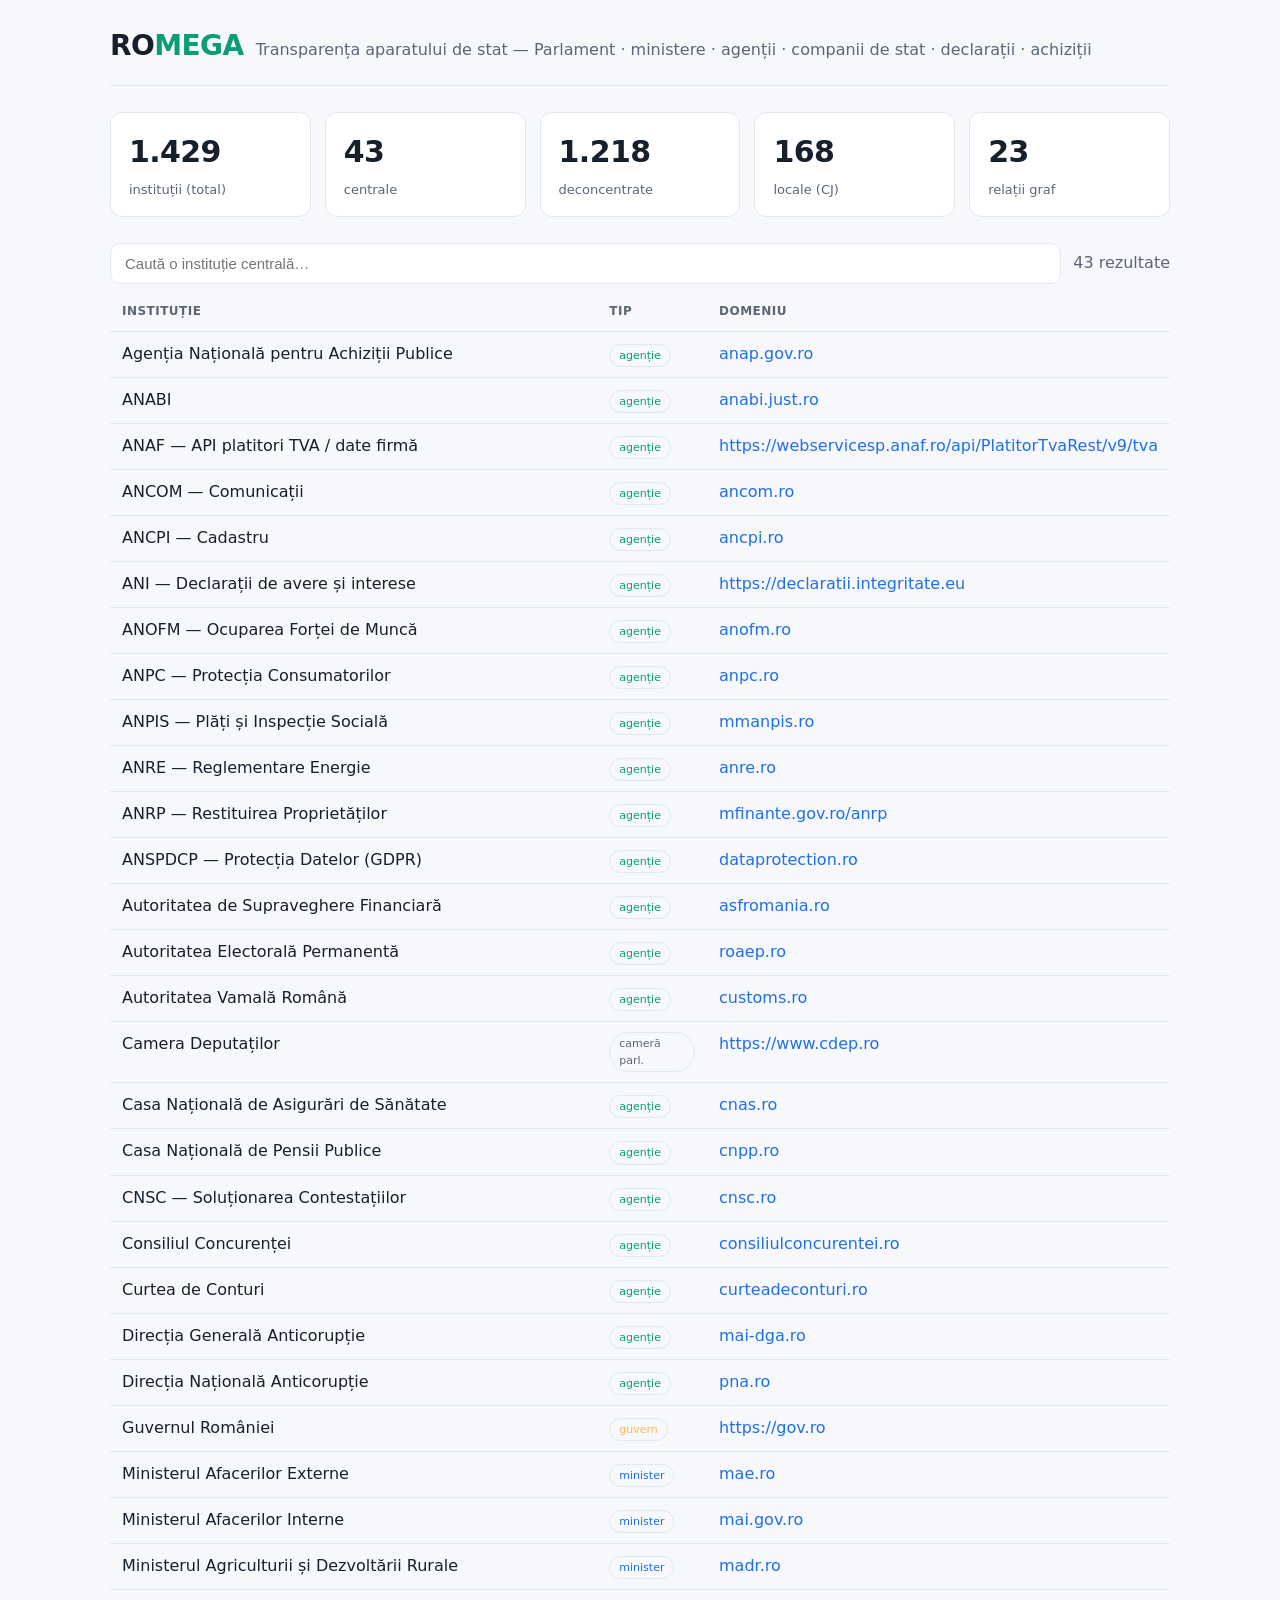
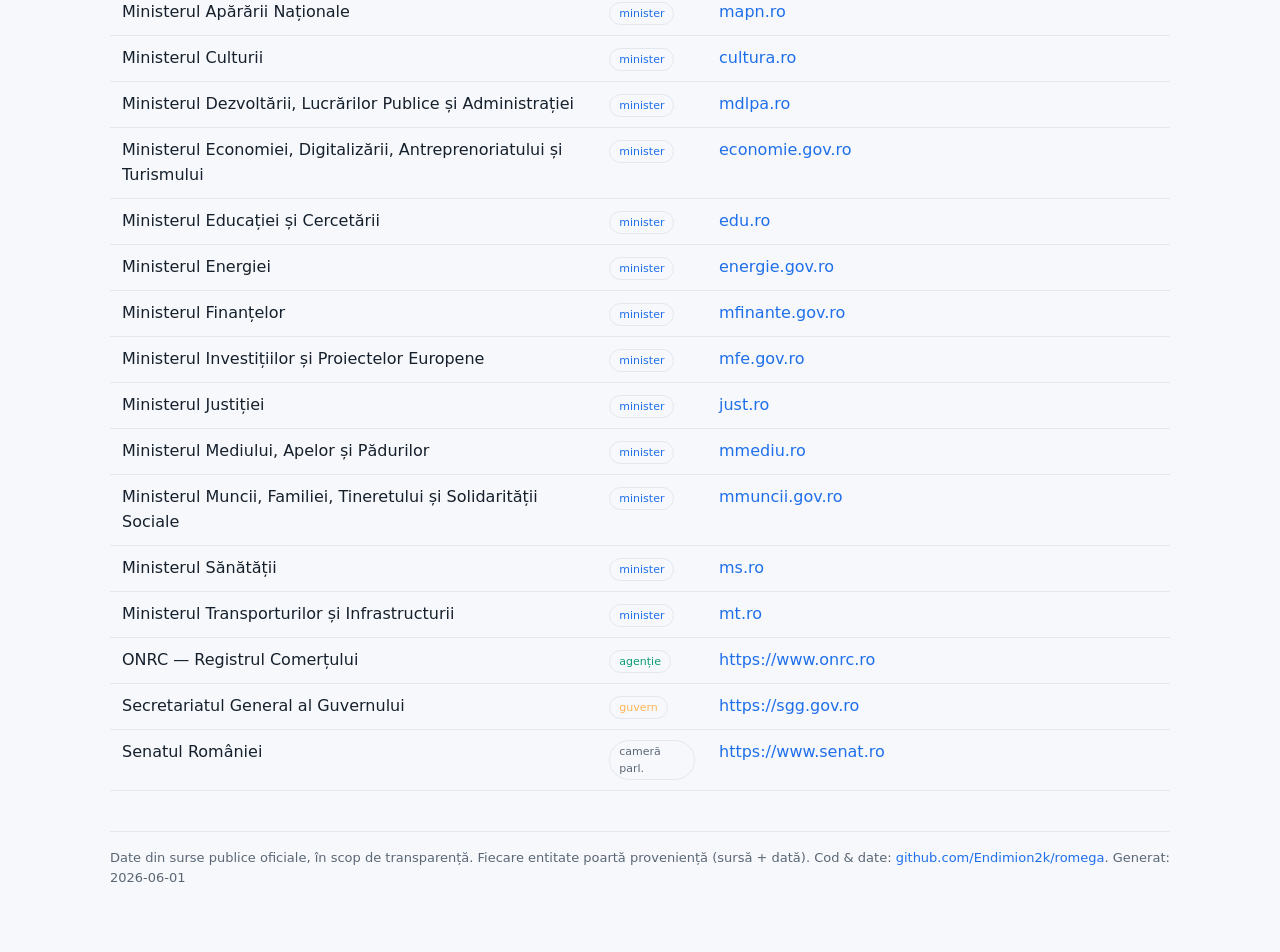
==== index.html @ d03fa067 "feat(web): index.html la radacina (landing + redirect catre client) pentru GitHub Pages Co-Authored-" ====
<!DOCTYPE html>
<html lang="ro">
<head>
  <meta charset="utf-8">
  <meta http-equiv="refresh" content="0; url=./web/">
  <title>ROMEGA — transparența aparatului de stat</title>
  <link rel="canonical" href="./web/">
</head>
<body style="font:16px system-ui,sans-serif;max-width:640px;margin:60px auto;padding:0 20px">
  <h1>RO<span style="color:#2bd1a3">MEGA</span></h1>
  <p>Platformă de transparență a aparatului de stat românesc.</p>
  <p>Te redirecționăm către <a href="./web/">client</a>. API static:
     <a href="./data/v1/status.json">data/v1/status.json</a>.</p>
  <p><a href="https://github.com/Endimion2k/romega">Cod &amp; date pe GitHub</a></p>
</body>
</html>
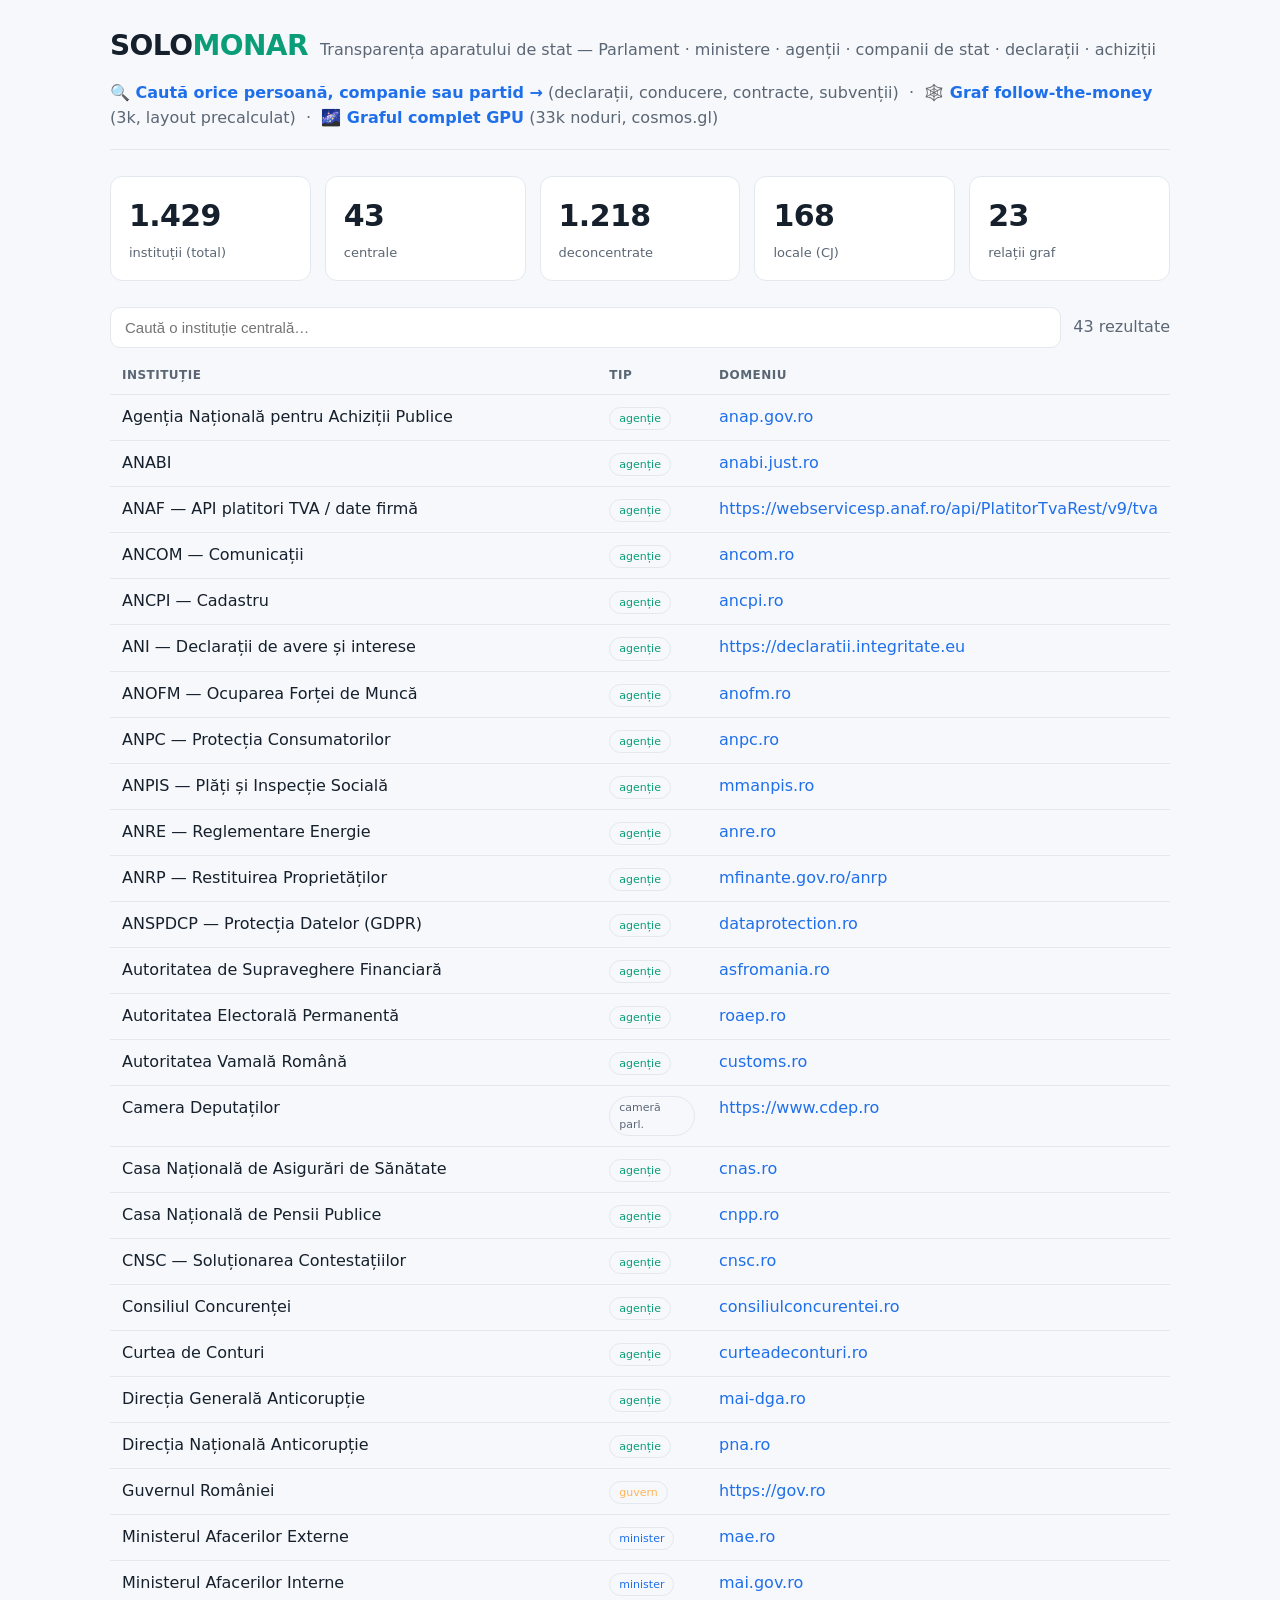
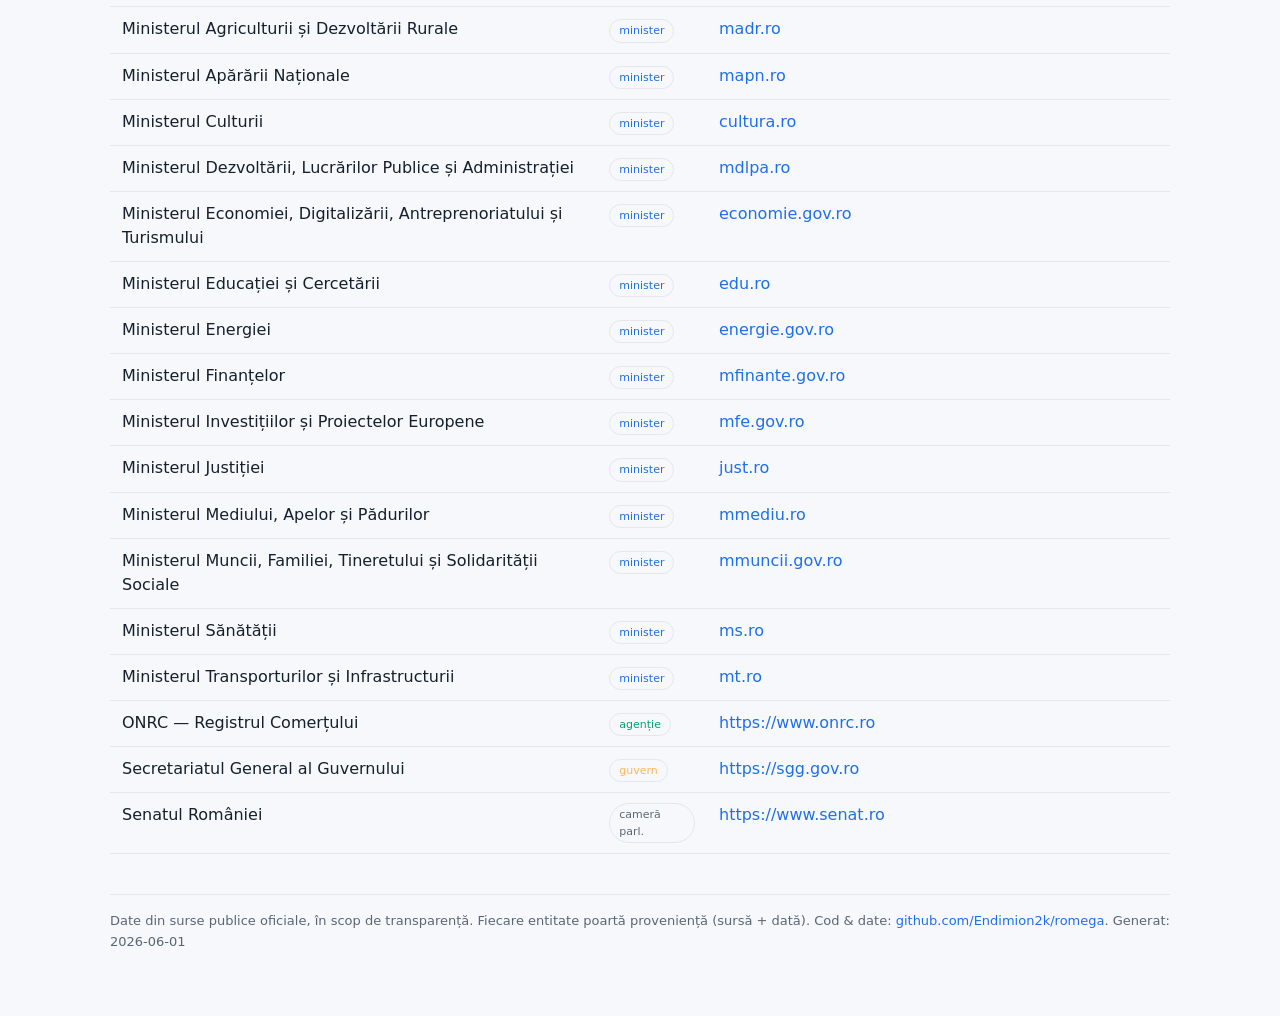
==== commit ebd86c8e: "refactor: redenumire ROMEGA -> SOLOMONAR (brand + cod intern) Redenumire completa la SOLOMONAR (vraj" ====
--- a/index.html
+++ b/index.html
@@ -3,7 +3,7 @@
 <head>
   <meta charset="utf-8">
   <meta http-equiv="refresh" content="0; url=./web/">
-  <title>ROMEGA — transparența aparatului de stat</title>
+  <title>SOLOMONAR — transparența aparatului de stat</title>
   <link rel="canonical" href="./web/">
 </head>
 <body style="font:16px system-ui,sans-serif;max-width:640px;margin:60px auto;padding:0 20px">
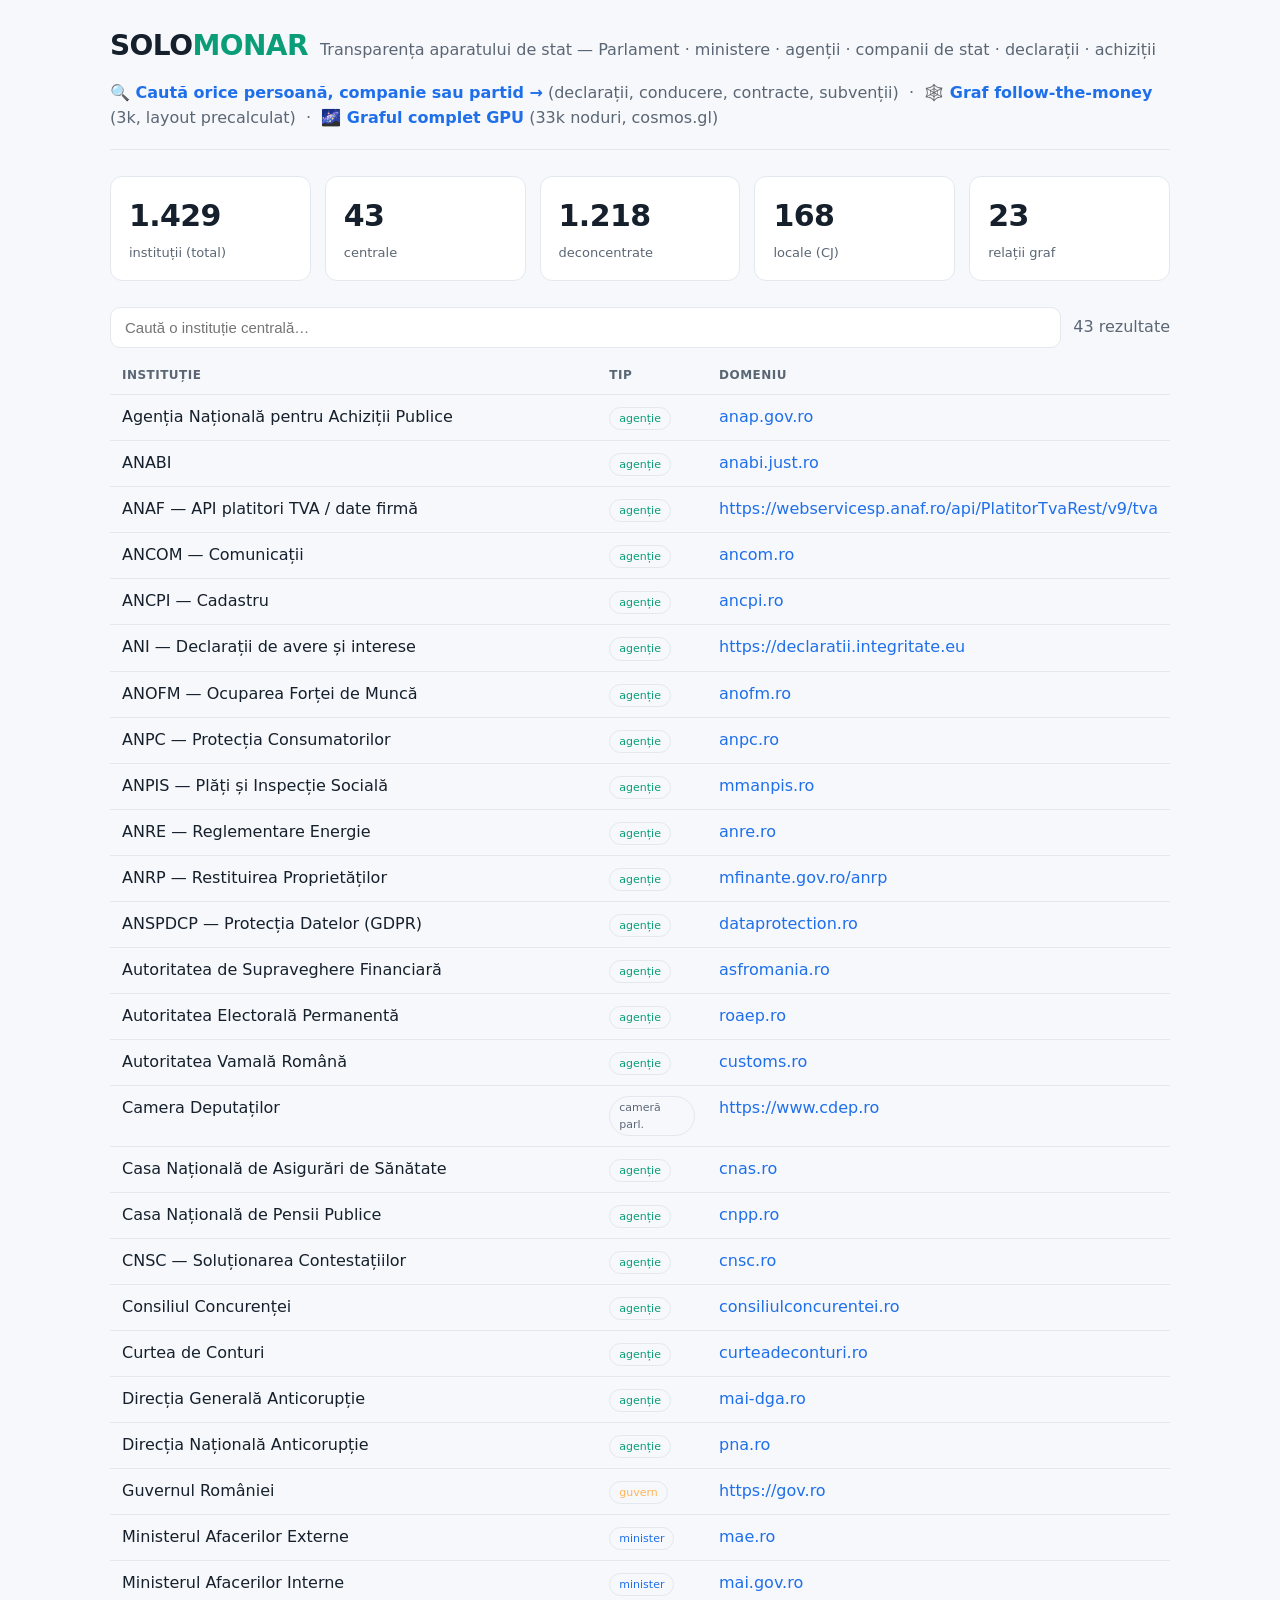
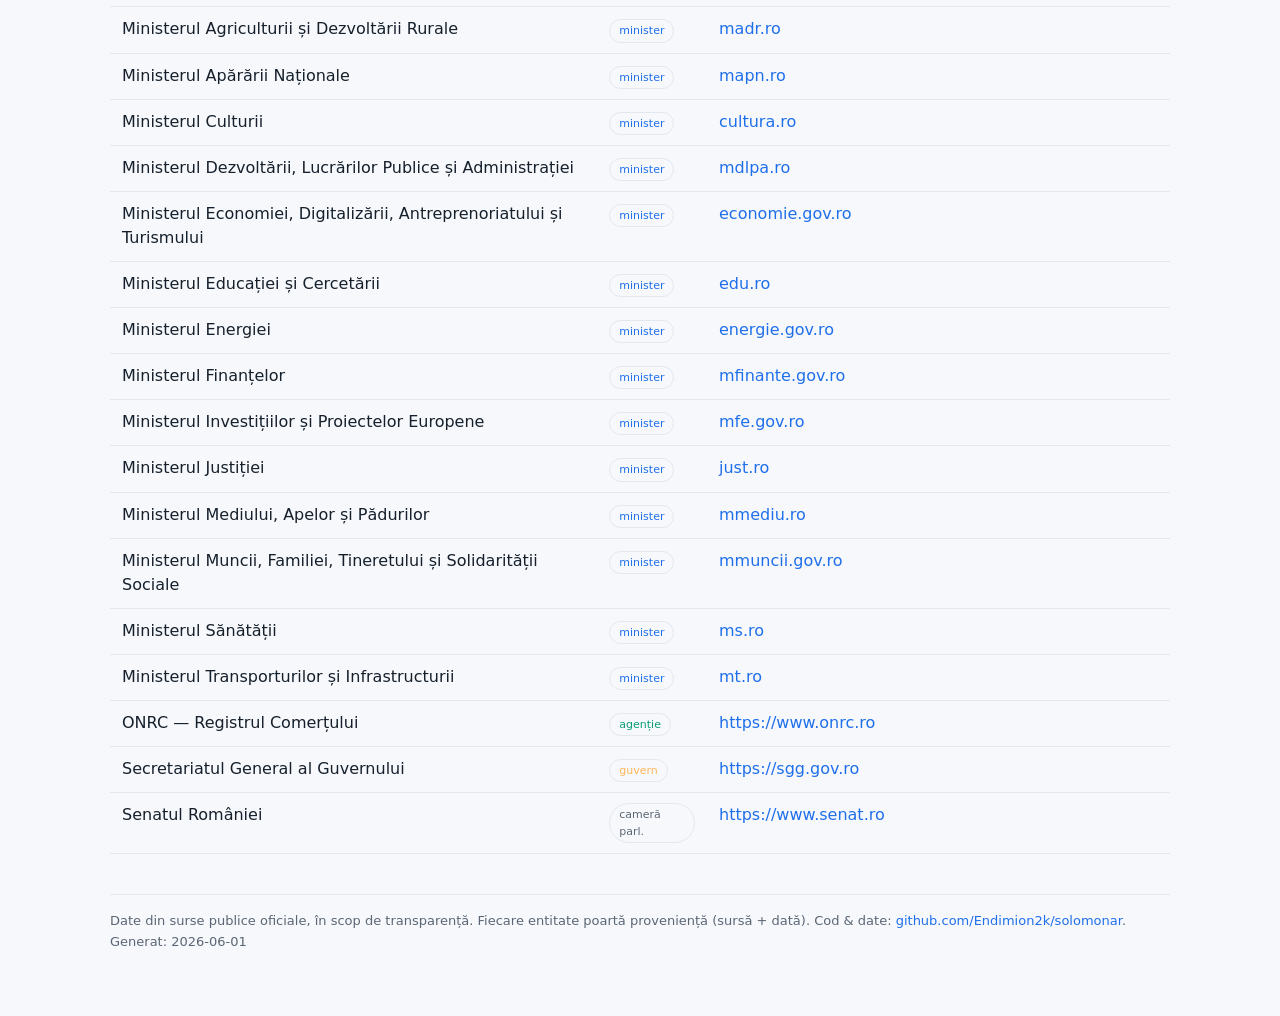
==== commit d7ff04f7: "chore: update URLs to solomonar repo + add SOLOMONAR presentation - Rename all GitHub repo/Pages URL" ====
--- a/index.html
+++ b/index.html
@@ -11,6 +11,6 @@
   <p>Platformă de transparență a aparatului de stat românesc.</p>
   <p>Te redirecționăm către <a href="./web/">client</a>. API static:
      <a href="./data/v1/status.json">data/v1/status.json</a>.</p>
-  <p><a href="https://github.com/Endimion2k/romega">Cod &amp; date pe GitHub</a></p>
+  <p><a href="https://github.com/Endimion2k/solomonar">Cod &amp; date pe GitHub</a></p>
 </body>
 </html>
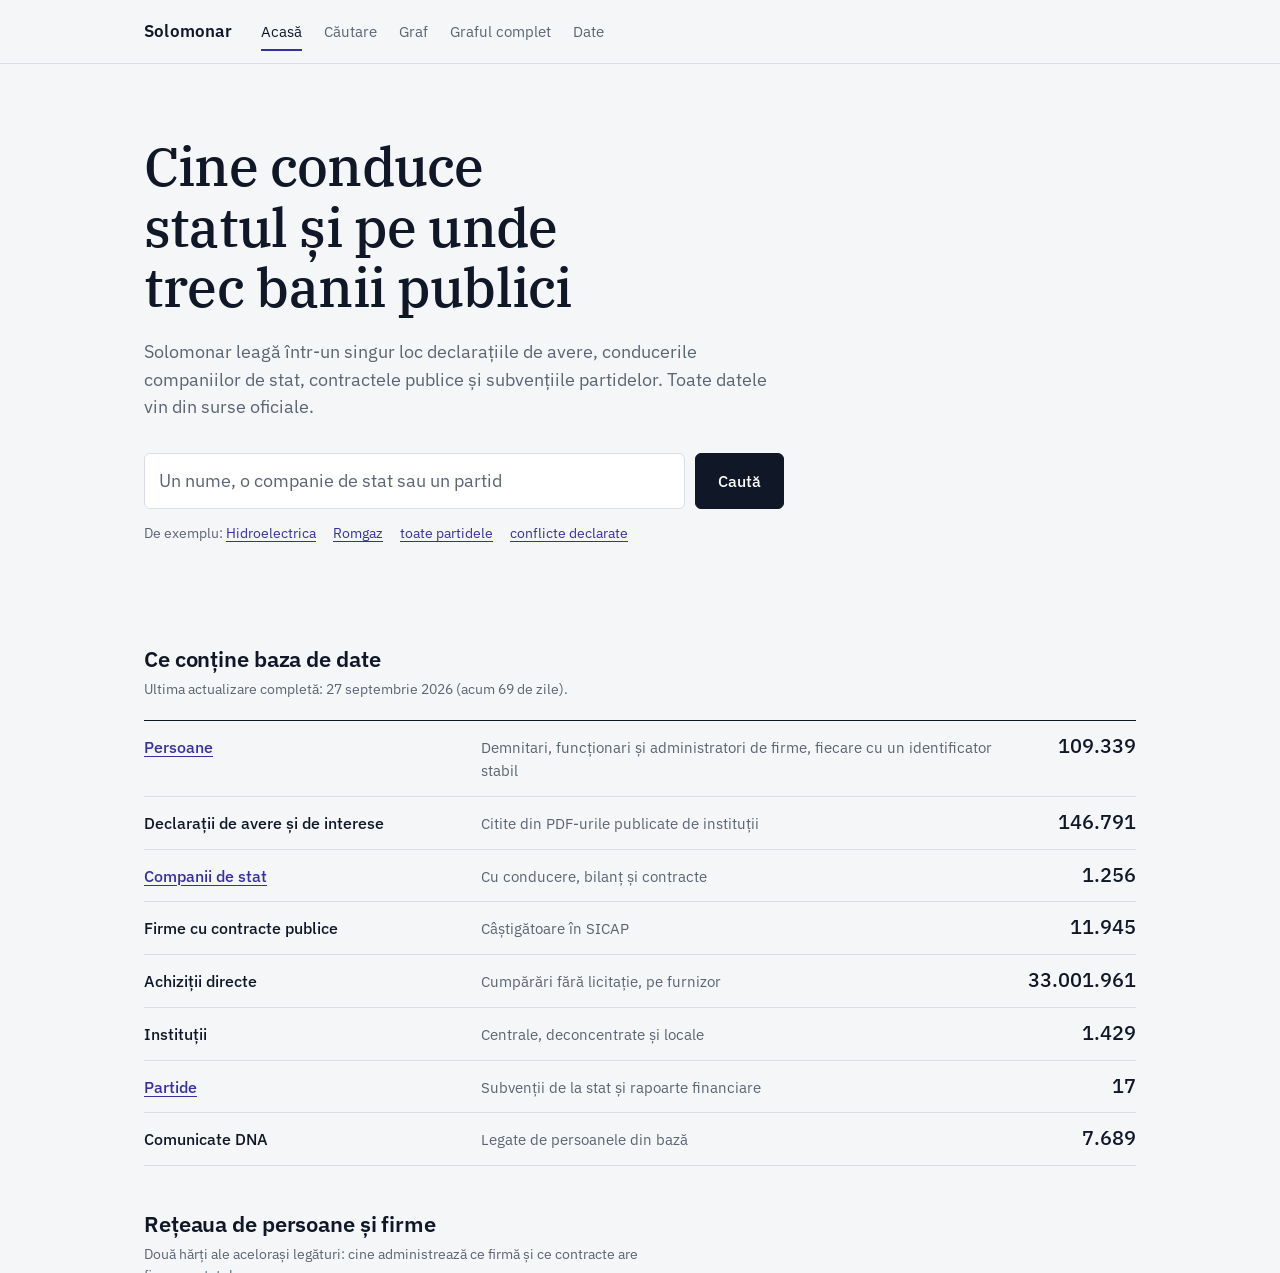
==== commit 21653f8a: "feat(web): redesign the static client around search, with one shared stylesheet - web/solomonar.css:" ====
--- a/index.html
+++ b/index.html
@@ -2,15 +2,16 @@
 <html lang="ro">
 <head>
   <meta charset="utf-8">
+  <meta name="viewport" content="width=device-width, initial-scale=1">
   <meta http-equiv="refresh" content="0; url=./web/">
-  <title>SOLOMONAR — transparența aparatului de stat</title>
+  <title>Solomonar — cine conduce statul și pe unde trec banii publici</title>
   <link rel="canonical" href="./web/">
+  <link rel="stylesheet" href="web/solomonar.css">
 </head>
-<body style="font:16px system-ui,sans-serif;max-width:640px;margin:60px auto;padding:0 20px">
-  <h1>RO<span style="color:#2bd1a3">MEGA</span></h1>
-  <p>Platformă de transparență a aparatului de stat românesc.</p>
-  <p>Te redirecționăm către <a href="./web/">client</a>. API static:
-     <a href="./data/v1/status.json">data/v1/status.json</a>.</p>
-  <p><a href="https://github.com/Endimion2k/solomonar">Cod &amp; date pe GitHub</a></p>
+<body>
+  <main class="page" style="padding-top:72px;max-width:640px">
+    <h1 style="font:500 32px/1.15 var(--serif);margin:0 0 12px">Solomonar</h1>
+    <p>Pagina s-a mutat la <a href="./web/">web/</a>. Datele brute sunt în <a href="./data/v1/status.json">data/v1</a>, iar codul pe <a href="https://github.com/Endimion2k/solomonar">GitHub</a>.</p>
+  </main>
 </body>
 </html>
--- a/web/solomonar.css
+++ b/web/solomonar.css
@@ -0,0 +1,132 @@
+/* SOLOMONAR — stiluri comune pentru clientul static (index, search, graf, graf_full). */
+@import url("https://fonts.googleapis.com/css2?family=IBM+Plex+Sans:wght@400;500;600&family=IBM+Plex+Serif:wght@500&display=swap");
+
+:root {
+  --paper: #f4f6f8;
+  --surface: #ffffff;
+  --ink: #101828;
+  --muted: #5b6472;
+  --line: #d9dee5;
+  --accent: #3730a3;
+  --accent-soft: #eceafb;
+  --signal: #b45309;
+  --signal-soft: #fdf3e1;
+  --ok: #0f766e;
+
+  --node-parlamentar: #b45309;
+  --node-persoana: #3730a3;
+  --node-companie: #0f766e;
+  --node-conflict: #b91c1c;
+
+  --sans: "IBM Plex Sans", "Segoe UI", system-ui, sans-serif;
+  --serif: "IBM Plex Serif", Georgia, serif;
+  --measure: 66ch;
+  --page: 1040px;
+  --gutter: 24px;
+}
+
+@media (prefers-color-scheme: dark) {
+  :root {
+    --paper: #0f1420;
+    --surface: #161c2a;
+    --ink: #e7eaf0;
+    --muted: #97a1b2;
+    --line: #283044;
+    --accent: #a5b4fc;
+    --accent-soft: #1e2440;
+    --signal: #fbbf24;
+    --signal-soft: #2b2210;
+    --ok: #5eead4;
+  }
+}
+
+/* Paginile de graf rămân pe fundal închis indiferent de tema sistemului. */
+:root.canvas {
+  --paper: #0f1420;
+  --surface: #161c2a;
+  --ink: #e7eaf0;
+  --muted: #97a1b2;
+  --line: #283044;
+  --accent: #a5b4fc;
+  --accent-soft: #1e2440;
+  --signal: #fbbf24;
+  --signal-soft: #2b2210;
+  --ok: #5eead4;
+  --node-parlamentar: #fbbf24;
+  --node-persoana: #a5b4fc;
+  --node-companie: #5eead4;
+  --node-conflict: #f87171;
+}
+
+* { box-sizing: border-box; }
+
+html { -webkit-text-size-adjust: 100%; }
+
+body {
+  margin: 0;
+  background: var(--paper);
+  color: var(--ink);
+  font: 400 16px/1.55 var(--sans);
+  font-variant-numeric: tabular-nums;
+}
+
+a { color: var(--accent); text-decoration: underline; text-decoration-thickness: 1px; text-underline-offset: 3px; }
+a:hover { text-decoration-thickness: 2px; }
+
+:focus-visible { outline: 2px solid var(--accent); outline-offset: 2px; border-radius: 2px; }
+
+.page { max-width: var(--page); margin: 0 auto; padding: 0 var(--gutter); }
+
+/* Bara de sus, aceeași pe toate paginile */
+.masthead { border-bottom: 1px solid var(--line); background: var(--paper); }
+.masthead-inner {
+  max-width: var(--page); margin: 0 auto; padding: 14px var(--gutter);
+  display: flex; align-items: center; gap: 8px 28px; flex-wrap: wrap;
+}
+.wordmark { font: 600 17px/1 var(--sans); letter-spacing: 0.01em; color: var(--ink); text-decoration: none; }
+.masthead nav { display: flex; gap: 4px 22px; flex-wrap: wrap; }
+.masthead nav a { color: var(--muted); text-decoration: none; font-size: 15px; padding: 6px 0; }
+.masthead nav a:hover { color: var(--ink); }
+.masthead nav a[aria-current="page"] { color: var(--ink); box-shadow: 0 2px 0 var(--accent); }
+
+/* Câmp de căutare + buton */
+.field {
+  width: 100%; min-height: 48px; padding: 11px 14px;
+  font: inherit; color: var(--ink); background: var(--surface);
+  border: 1px solid var(--line); border-radius: 6px;
+}
+.field::placeholder { color: var(--muted); }
+.field:focus { outline: 2px solid var(--accent); outline-offset: 0; border-color: transparent; }
+.button {
+  min-height: 48px; padding: 0 22px; font: 500 16px/1 var(--sans);
+  color: var(--surface); background: var(--ink);
+  border: 1px solid var(--ink); border-radius: 6px; cursor: pointer;
+}
+.button:hover { background: var(--accent); border-color: var(--accent); }
+.button.quiet { color: var(--ink); background: var(--surface); border-color: var(--line); min-height: 40px; padding: 0 14px; font-size: 14px; }
+.button.quiet:hover { border-color: var(--ink); background: var(--surface); }
+
+.note { color: var(--muted); font-size: 14px; }
+
+.tag {
+  display: inline-block; font-size: 13px; line-height: 1.5; padding: 0 8px;
+  border: 1px solid var(--line); border-radius: 4px; color: var(--muted); white-space: nowrap;
+}
+.tag.is-accent { color: var(--accent); border-color: currentColor; }
+.tag.is-ok { color: var(--ok); border-color: currentColor; }
+.tag.is-signal { color: var(--signal); border-color: currentColor; }
+
+.footer { margin-top: 72px; border-top: 1px solid var(--line); }
+.footer-inner { max-width: var(--page); margin: 0 auto; padding: 24px var(--gutter) 48px; color: var(--muted); font-size: 14px; }
+.footer-inner p { margin: 0 0 6px; max-width: var(--measure); }
+
+@media (max-width: 640px) {
+  :root { --gutter: 16px; }
+  .masthead-inner { gap: 4px 20px; }
+  .masthead nav { gap: 0 14px; }
+  .masthead nav a { font-size: 14px; }
+}
+
+@media (prefers-reduced-motion: reduce) {
+  * { animation: none !important; transition: none !important; scroll-behavior: auto !important; }
+}
